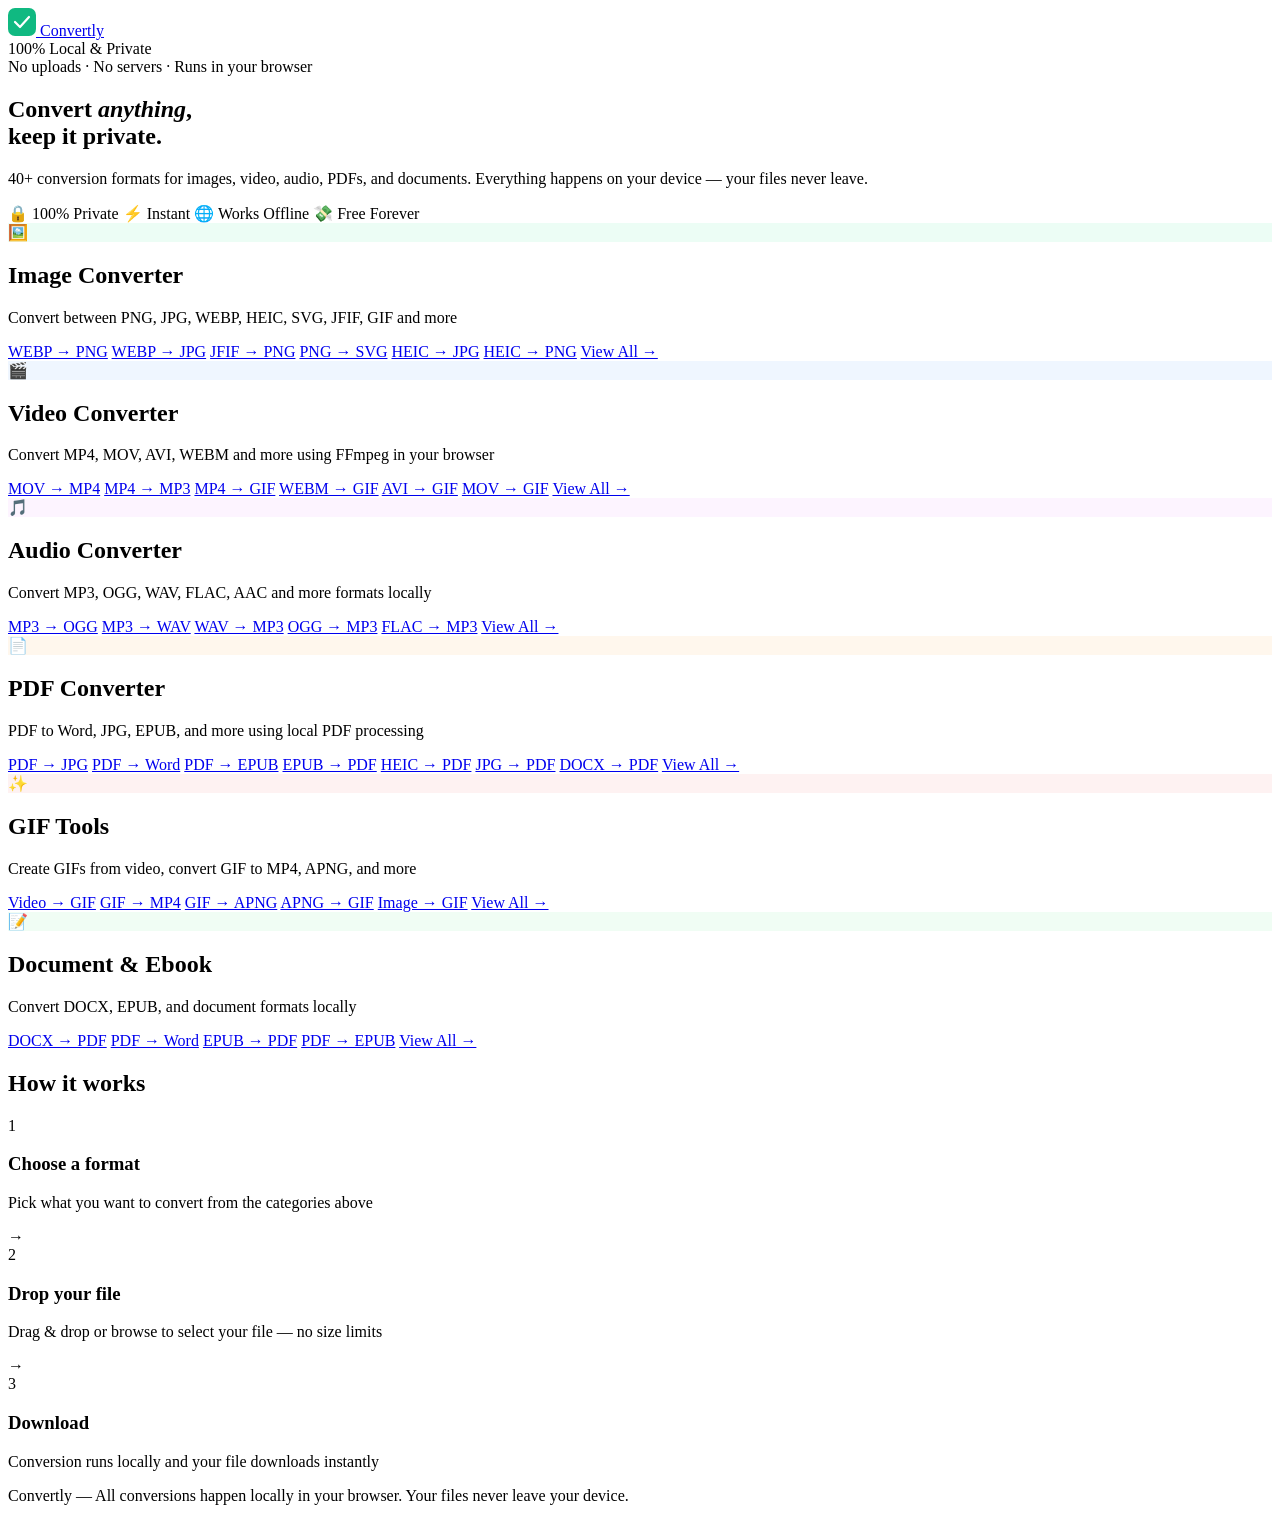
==== index.html @ 03e421dc "Update index.html" ====
<!DOCTYPE html>
<html lang="en">
<head>
  <meta charset="UTF-8" />
  <meta name="viewport" content="width=device-width, initial-scale=1.0" />
  <title>Convertly — Free Local File Converter</title>
  <meta name="description" content="Convert images, videos, audio, PDFs, documents and more — all locally in your browser. No uploads. No servers. 100% private." />
  <link rel="stylesheet" href="css/style.css" />
  <link rel="preconnect" href="https://fonts.googleapis.com" />
  <link href="https://fonts.googleapis.com/css2?family=Syne:wght@400;600;700;800&family=DM+Sans:wght@300;400;500&display=swap" rel="stylesheet" />
  <link rel="icon" href="data:image/svg+xml,<svg xmlns='http://www.w3.org/2000/svg' viewBox='0 0 32 32'><rect width='32' height='32' rx='8' fill='%2310b981'/><path d='M8 16l6 6 10-12' stroke='white' stroke-width='2.5' stroke-linecap='round' stroke-linejoin='round' fill='none'/></svg>" />
</head>
<body>

  <!-- NAV -->
  <nav class="nav">
    <div class="nav-inner">
      <a href="index.html" class="logo">
        <svg width="28" height="28" viewBox="0 0 28 28" fill="none">
          <rect width="28" height="28" rx="7" fill="#10b981"/>
          <path d="M7 14l5 5 9-10" stroke="white" stroke-width="2.2" stroke-linecap="round" stroke-linejoin="round"/>
        </svg>
        Convertly
      </a>
      <div class="nav-badge">100% Local &amp; Private</div>
    </div>
  </nav>

  <!-- HERO -->
  <section class="hero">
    <div class="hero-inner">
      <div class="hero-tag">No uploads · No servers · Runs in your browser</div>
      <h1>Convert <em>anything</em>,<br/>keep it private.</h1>
      <p class="hero-sub">40+ conversion formats for images, video, audio, PDFs, and documents. Everything happens on your device — your files never leave.</p>
      <div class="hero-pills">
        <span>🔒 100% Private</span>
        <span>⚡ Instant</span>
        <span>🌐 Works Offline</span>
        <span>💸 Free Forever</span>
      </div>
    </div>
  </section>

  <!-- CATEGORIES -->
  <main class="categories">
    <div class="grid">

      <!-- IMAGE -->
      <div class="cat-card">
        <div class="cat-icon" style="background:#ecfdf5;color:#059669">🖼️</div>
        <h2>Image Converter</h2>
        <p>Convert between PNG, JPG, WEBP, HEIC, SVG, JFIF, GIF and more</p>
        <div class="cat-links">
          <a href="pages/image.html?from=webp&to=png">WEBP → PNG</a>
          <a href="pages/image.html?from=webp&to=jpg">WEBP → JPG</a>
          <a href="pages/image.html?from=jfif&to=png">JFIF → PNG</a>
          <a href="pages/image.html?from=png&to=svg">PNG → SVG</a>
          <a href="pages/image.html?from=heic&to=jpg">HEIC → JPG</a>
          <a href="pages/image.html?from=heic&to=png">HEIC → PNG</a>
          <a href="pages/image.html">View All →</a>
        </div>
      </div>

      <!-- VIDEO -->
      <div class="cat-card">
        <div class="cat-icon" style="background:#eff6ff;color:#2563eb">🎬</div>
        <h2>Video Converter</h2>
        <p>Convert MP4, MOV, AVI, WEBM and more using FFmpeg in your browser</p>
        <div class="cat-links">
          <a href="pages/video.html?from=mov&to=mp4">MOV → MP4</a>
          <a href="pages/video.html?from=mp4&to=mp3">MP4 → MP3</a>
          <a href="pages/video.html?from=mp4&to=gif">MP4 → GIF</a>
          <a href="pages/video.html?from=webm&to=gif">WEBM → GIF</a>
          <a href="pages/video.html?from=avi&to=gif">AVI → GIF</a>
          <a href="pages/video.html?from=mov&to=gif">MOV → GIF</a>
          <a href="pages/video.html">View All →</a>
        </div>
      </div>

      <!-- AUDIO -->
      <div class="cat-card">
        <div class="cat-icon" style="background:#fdf4ff;color:#9333ea">🎵</div>
        <h2>Audio Converter</h2>
        <p>Convert MP3, OGG, WAV, FLAC, AAC and more formats locally</p>
        <div class="cat-links">
          <a href="pages/audio.html?from=mp3&to=ogg">MP3 → OGG</a>
          <a href="pages/audio.html?from=mp3&to=wav">MP3 → WAV</a>
          <a href="pages/audio.html?from=wav&to=mp3">WAV → MP3</a>
          <a href="pages/audio.html?from=ogg&to=mp3">OGG → MP3</a>
          <a href="pages/audio.html?from=flac&to=mp3">FLAC → MP3</a>
          <a href="pages/audio.html">View All →</a>
        </div>
      </div>

      <!-- PDF -->
      <div class="cat-card">
        <div class="cat-icon" style="background:#fff7ed;color:#ea580c">📄</div>
        <h2>PDF Converter</h2>
        <p>PDF to Word, JPG, EPUB, and more using local PDF processing</p>
        <div class="cat-links">
          <a href="pages/pdf.html?from=pdf&to=jpg">PDF → JPG</a>
          <a href="pages/pdf.html?from=pdf&to=word">PDF → Word</a>
          <a href="pages/pdf.html?from=pdf&to=epub">PDF → EPUB</a>
          <a href="pages/pdf.html?from=epub&to=pdf">EPUB → PDF</a>
          <a href="pages/pdf.html?from=heic&to=pdf">HEIC → PDF</a>
          <a href="pages/pdf.html?from=jpg&to=pdf">JPG → PDF</a>
          <a href="pages/pdf.html?from=docx&to=pdf">DOCX → PDF</a>
          <a href="pages/pdf.html">View All →</a>
        </div>
      </div>

      <!-- GIF -->
      <div class="cat-card">
        <div class="cat-icon" style="background:#fef2f2;color:#dc2626">✨</div>
        <h2>GIF Tools</h2>
        <p>Create GIFs from video, convert GIF to MP4, APNG, and more</p>
        <div class="cat-links">
          <a href="pages/gif.html?from=video&to=gif">Video → GIF</a>
          <a href="pages/gif.html?from=gif&to=mp4">GIF → MP4</a>
          <a href="pages/gif.html?from=gif&to=apng">GIF → APNG</a>
          <a href="pages/gif.html?from=apng&to=gif">APNG → GIF</a>
          <a href="pages/gif.html?from=image&to=gif">Image → GIF</a>
          <a href="pages/gif.html">View All →</a>
        </div>
      </div>

      <!-- DOCUMENT -->
      <div class="cat-card">
        <div class="cat-icon" style="background:#f0fdf4;color:#16a34a">📝</div>
        <h2>Document &amp; Ebook</h2>
        <p>Convert DOCX, EPUB, and document formats locally</p>
        <div class="cat-links">
          <a href="pages/document.html?from=docx&to=pdf">DOCX → PDF</a>
          <a href="pages/document.html?from=pdf&to=word">PDF → Word</a>
          <a href="pages/document.html?from=epub&to=pdf">EPUB → PDF</a>
          <a href="pages/document.html?from=pdf&to=epub">PDF → EPUB</a>
          <a href="pages/document.html">View All →</a>
        </div>
      </div>

    </div>
  </main>

  <!-- HOW IT WORKS -->
  <section class="how">
    <div class="how-inner">
      <h2>How it works</h2>
      <div class="steps">
        <div class="step">
          <div class="step-num">1</div>
          <h3>Choose a format</h3>
          <p>Pick what you want to convert from the categories above</p>
        </div>
        <div class="step-arrow">→</div>
        <div class="step">
          <div class="step-num">2</div>
          <h3>Drop your file</h3>
          <p>Drag & drop or browse to select your file — no size limits</p>
        </div>
        <div class="step-arrow">→</div>
        <div class="step">
          <div class="step-num">3</div>
          <h3>Download</h3>
          <p>Conversion runs locally and your file downloads instantly</p>
        </div>
      </div>
    </div>
  </section>

  <!-- FOOTER -->
  <footer class="footer">
    <p>Convertly — All conversions happen locally in your browser. Your files never leave your device.</p>
  </footer>

  <script src="js/main.js"></script>
</body>
</html>
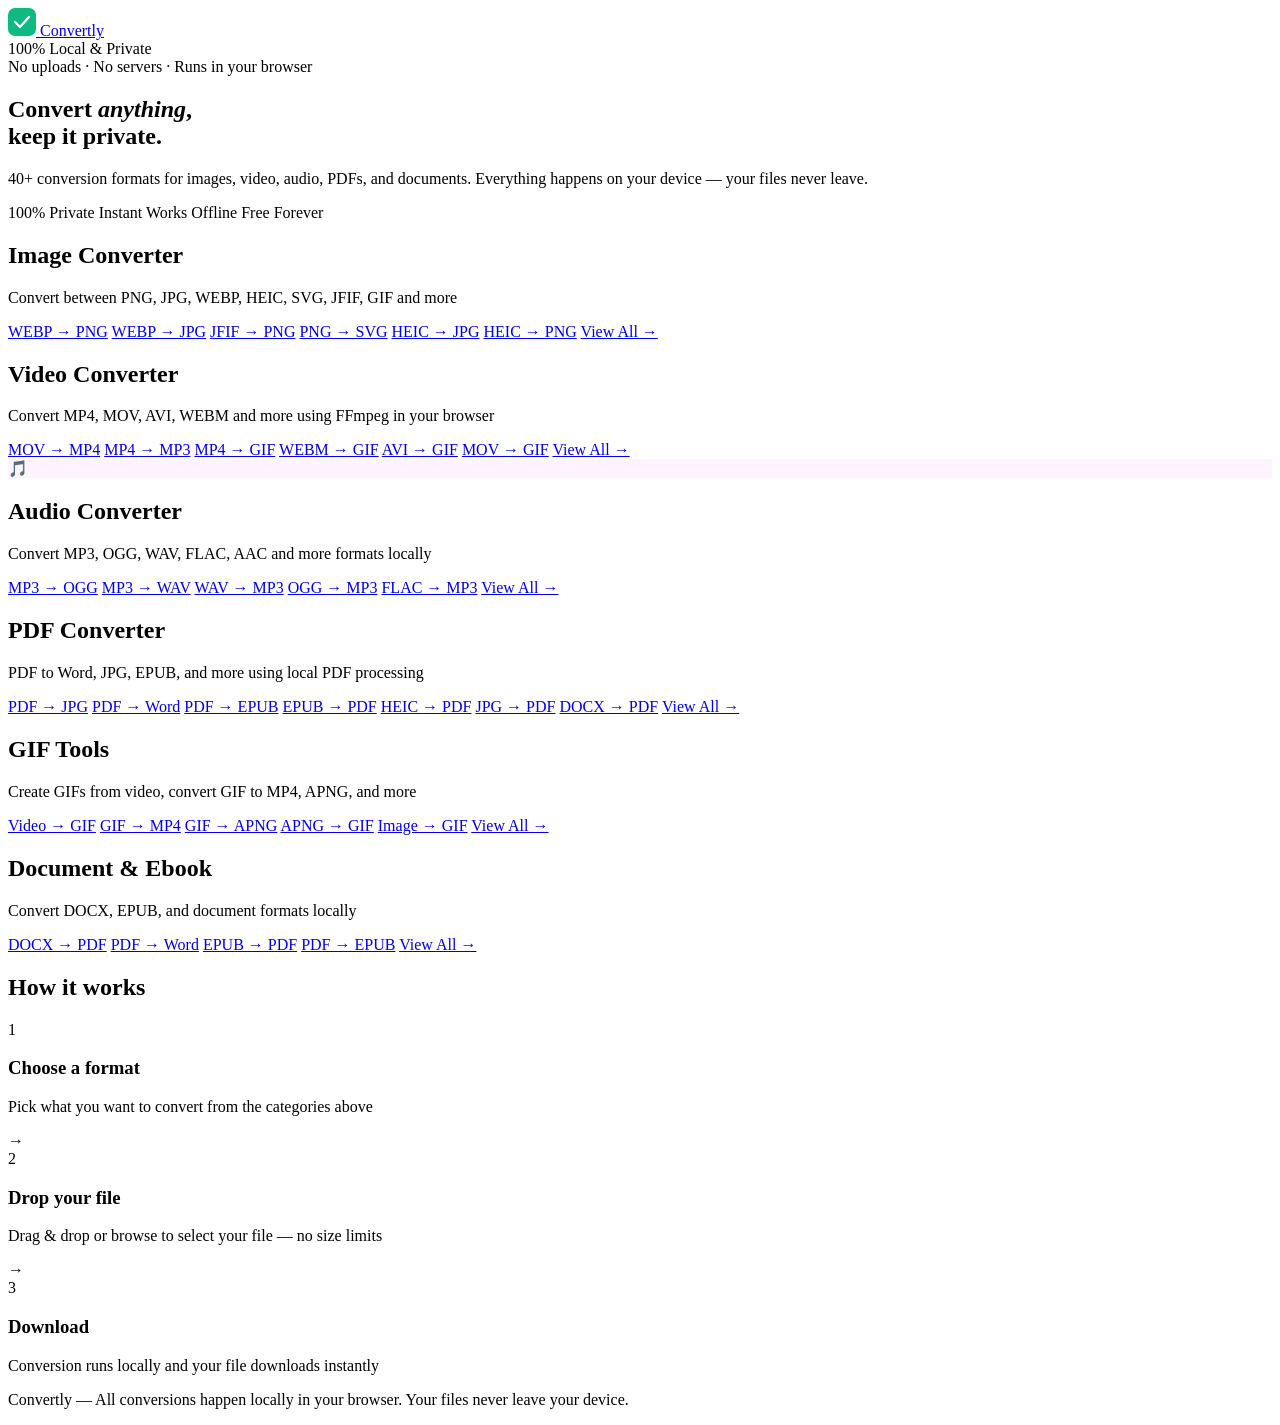
==== commit d172540c: "Update index.html" ====
--- a/index.html
+++ b/index.html
@@ -33,10 +33,10 @@
       <h1>Convert <em>anything</em>,<br/>keep it private.</h1>
       <p class="hero-sub">40+ conversion formats for images, video, audio, PDFs, and documents. Everything happens on your device — your files never leave.</p>
       <div class="hero-pills">
-        <span>🔒 100% Private</span>
-        <span>⚡ Instant</span>
-        <span>🌐 Works Offline</span>
-        <span>💸 Free Forever</span>
+        <span> 100% Private</span>
+        <span> Instant</span>
+        <span> Works Offline</span>
+        <span> Free Forever</span>
       </div>
     </div>
   </section>
@@ -47,7 +47,7 @@
 
       <!-- IMAGE -->
       <div class="cat-card">
-        <div class="cat-icon" style="background:#ecfdf5;color:#059669">🖼️</div>
+        <div class="cat-icon" style="background:#ecfdf5;color:#059669"></div>
         <h2>Image Converter</h2>
         <p>Convert between PNG, JPG, WEBP, HEIC, SVG, JFIF, GIF and more</p>
         <div class="cat-links">
@@ -63,7 +63,7 @@
 
       <!-- VIDEO -->
       <div class="cat-card">
-        <div class="cat-icon" style="background:#eff6ff;color:#2563eb">🎬</div>
+        <div class="cat-icon" style="background:#eff6ff;color:#2563eb"></div>
         <h2>Video Converter</h2>
         <p>Convert MP4, MOV, AVI, WEBM and more using FFmpeg in your browser</p>
         <div class="cat-links">
@@ -94,7 +94,7 @@
 
       <!-- PDF -->
       <div class="cat-card">
-        <div class="cat-icon" style="background:#fff7ed;color:#ea580c">📄</div>
+        <div class="cat-icon" style="background:#fff7ed;color:#ea580c"></div>
         <h2>PDF Converter</h2>
         <p>PDF to Word, JPG, EPUB, and more using local PDF processing</p>
         <div class="cat-links">
@@ -111,7 +111,7 @@
 
       <!-- GIF -->
       <div class="cat-card">
-        <div class="cat-icon" style="background:#fef2f2;color:#dc2626">✨</div>
+        <div class="cat-icon" style="background:#fef2f2;color:#dc2626"></div>
         <h2>GIF Tools</h2>
         <p>Create GIFs from video, convert GIF to MP4, APNG, and more</p>
         <div class="cat-links">
@@ -126,7 +126,7 @@
 
       <!-- DOCUMENT -->
       <div class="cat-card">
-        <div class="cat-icon" style="background:#f0fdf4;color:#16a34a">📝</div>
+        <div class="cat-icon" style="background:#f0fdf4;color:#16a34a"></div>
         <h2>Document &amp; Ebook</h2>
         <p>Convert DOCX, EPUB, and document formats locally</p>
         <div class="cat-links">
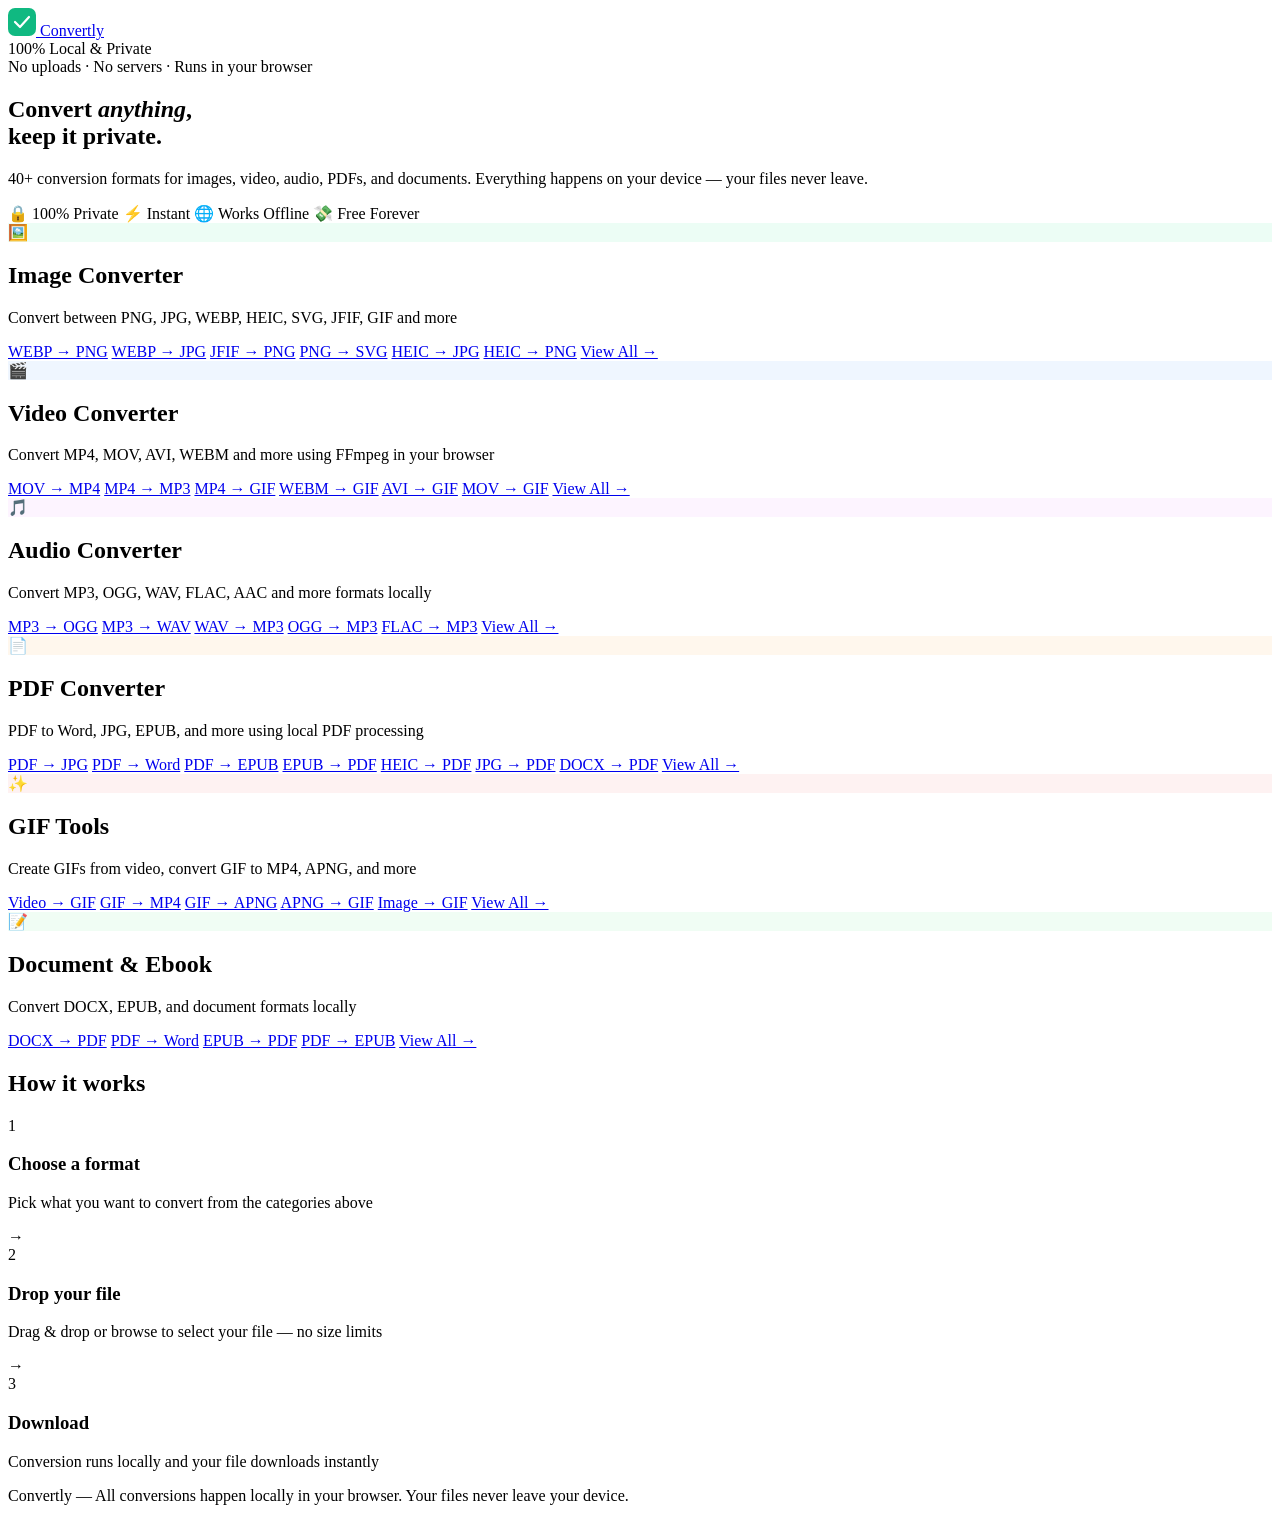
==== commit cdc78e1c: "Update index.html" ====
--- a/index.html
+++ b/index.html
@@ -12,7 +12,6 @@
 </head>
 <body>
 
-  <!-- NAV -->
   <nav class="nav">
     <div class="nav-inner">
       <a href="index.html" class="logo">
@@ -26,114 +25,106 @@
     </div>
   </nav>
 
-  <!-- HERO -->
   <section class="hero">
     <div class="hero-inner">
       <div class="hero-tag">No uploads · No servers · Runs in your browser</div>
       <h1>Convert <em>anything</em>,<br/>keep it private.</h1>
       <p class="hero-sub">40+ conversion formats for images, video, audio, PDFs, and documents. Everything happens on your device — your files never leave.</p>
       <div class="hero-pills">
-        <span> 100% Private</span>
-        <span> Instant</span>
-        <span> Works Offline</span>
-        <span> Free Forever</span>
+        <span>🔒 100% Private</span>
+        <span>⚡ Instant</span>
+        <span>🌐 Works Offline</span>
+        <span>💸 Free Forever</span>
       </div>
     </div>
   </section>
 
-  <!-- CATEGORIES -->
   <main class="categories">
     <div class="grid">
 
-      <!-- IMAGE -->
       <div class="cat-card">
-        <div class="cat-icon" style="background:#ecfdf5;color:#059669"></div>
+        <div class="cat-icon" style="background:#ecfdf5;color:#059669">🖼️</div>
         <h2>Image Converter</h2>
         <p>Convert between PNG, JPG, WEBP, HEIC, SVG, JFIF, GIF and more</p>
         <div class="cat-links">
-          <a href="pages/image.html?from=webp&to=png">WEBP → PNG</a>
-          <a href="pages/image.html?from=webp&to=jpg">WEBP → JPG</a>
-          <a href="pages/image.html?from=jfif&to=png">JFIF → PNG</a>
-          <a href="pages/image.html?from=png&to=svg">PNG → SVG</a>
-          <a href="pages/image.html?from=heic&to=jpg">HEIC → JPG</a>
-          <a href="pages/image.html?from=heic&to=png">HEIC → PNG</a>
+          <a href="pages/image.html">WEBP → PNG</a>
+          <a href="pages/image.html">WEBP → JPG</a>
+          <a href="pages/image.html">JFIF → PNG</a>
+          <a href="pages/image.html">PNG → SVG</a>
+          <a href="pages/image.html">HEIC → JPG</a>
+          <a href="pages/image.html">HEIC → PNG</a>
           <a href="pages/image.html">View All →</a>
         </div>
       </div>
 
-      <!-- VIDEO -->
       <div class="cat-card">
-        <div class="cat-icon" style="background:#eff6ff;color:#2563eb"></div>
+        <div class="cat-icon" style="background:#eff6ff;color:#2563eb">🎬</div>
         <h2>Video Converter</h2>
         <p>Convert MP4, MOV, AVI, WEBM and more using FFmpeg in your browser</p>
         <div class="cat-links">
-          <a href="pages/video.html?from=mov&to=mp4">MOV → MP4</a>
-          <a href="pages/video.html?from=mp4&to=mp3">MP4 → MP3</a>
-          <a href="pages/video.html?from=mp4&to=gif">MP4 → GIF</a>
-          <a href="pages/video.html?from=webm&to=gif">WEBM → GIF</a>
-          <a href="pages/video.html?from=avi&to=gif">AVI → GIF</a>
-          <a href="pages/video.html?from=mov&to=gif">MOV → GIF</a>
+          <a href="pages/video.html">MOV → MP4</a>
+          <a href="pages/video.html">MP4 → MP3</a>
+          <a href="pages/video.html">MP4 → GIF</a>
+          <a href="pages/video.html">WEBM → GIF</a>
+          <a href="pages/video.html">AVI → GIF</a>
+          <a href="pages/video.html">MOV → GIF</a>
           <a href="pages/video.html">View All →</a>
         </div>
       </div>
 
-      <!-- AUDIO -->
       <div class="cat-card">
         <div class="cat-icon" style="background:#fdf4ff;color:#9333ea">🎵</div>
         <h2>Audio Converter</h2>
         <p>Convert MP3, OGG, WAV, FLAC, AAC and more formats locally</p>
         <div class="cat-links">
-          <a href="pages/audio.html?from=mp3&to=ogg">MP3 → OGG</a>
-          <a href="pages/audio.html?from=mp3&to=wav">MP3 → WAV</a>
-          <a href="pages/audio.html?from=wav&to=mp3">WAV → MP3</a>
-          <a href="pages/audio.html?from=ogg&to=mp3">OGG → MP3</a>
-          <a href="pages/audio.html?from=flac&to=mp3">FLAC → MP3</a>
+          <a href="pages/audio.html">MP3 → OGG</a>
+          <a href="pages/audio.html">MP3 → WAV</a>
+          <a href="pages/audio.html">WAV → MP3</a>
+          <a href="pages/audio.html">OGG → MP3</a>
+          <a href="pages/audio.html">FLAC → MP3</a>
           <a href="pages/audio.html">View All →</a>
         </div>
       </div>
 
-      <!-- PDF -->
       <div class="cat-card">
-        <div class="cat-icon" style="background:#fff7ed;color:#ea580c"></div>
+        <div class="cat-icon" style="background:#fff7ed;color:#ea580c">📄</div>
         <h2>PDF Converter</h2>
         <p>PDF to Word, JPG, EPUB, and more using local PDF processing</p>
         <div class="cat-links">
-          <a href="pages/pdf.html?from=pdf&to=jpg">PDF → JPG</a>
-          <a href="pages/pdf.html?from=pdf&to=word">PDF → Word</a>
-          <a href="pages/pdf.html?from=pdf&to=epub">PDF → EPUB</a>
-          <a href="pages/pdf.html?from=epub&to=pdf">EPUB → PDF</a>
-          <a href="pages/pdf.html?from=heic&to=pdf">HEIC → PDF</a>
-          <a href="pages/pdf.html?from=jpg&to=pdf">JPG → PDF</a>
-          <a href="pages/pdf.html?from=docx&to=pdf">DOCX → PDF</a>
+          <a href="pages/pdf.html">PDF → JPG</a>
+          <a href="pages/pdf.html">PDF → Word</a>
+          <a href="pages/pdf.html">PDF → EPUB</a>
+          <a href="pages/pdf.html">EPUB → PDF</a>
+          <a href="pages/pdf.html">HEIC → PDF</a>
+          <a href="pages/pdf.html">JPG → PDF</a>
+          <a href="pages/pdf.html">DOCX → PDF</a>
           <a href="pages/pdf.html">View All →</a>
         </div>
       </div>
 
-      <!-- GIF -->
       <div class="cat-card">
-        <div class="cat-icon" style="background:#fef2f2;color:#dc2626"></div>
+        <div class="cat-icon" style="background:#fef2f2;color:#dc2626">✨</div>
         <h2>GIF Tools</h2>
         <p>Create GIFs from video, convert GIF to MP4, APNG, and more</p>
         <div class="cat-links">
-          <a href="pages/gif.html?from=video&to=gif">Video → GIF</a>
-          <a href="pages/gif.html?from=gif&to=mp4">GIF → MP4</a>
-          <a href="pages/gif.html?from=gif&to=apng">GIF → APNG</a>
-          <a href="pages/gif.html?from=apng&to=gif">APNG → GIF</a>
-          <a href="pages/gif.html?from=image&to=gif">Image → GIF</a>
+          <a href="pages/gif.html">Video → GIF</a>
+          <a href="pages/gif.html">GIF → MP4</a>
+          <a href="pages/gif.html">GIF → APNG</a>
+          <a href="pages/gif.html">APNG → GIF</a>
+          <a href="pages/gif.html">Image → GIF</a>
           <a href="pages/gif.html">View All →</a>
         </div>
       </div>
 
-      <!-- DOCUMENT -->
       <div class="cat-card">
-        <div class="cat-icon" style="background:#f0fdf4;color:#16a34a"></div>
+        <div class="cat-icon" style="background:#f0fdf4;color:#16a34a">📝</div>
         <h2>Document &amp; Ebook</h2>
         <p>Convert DOCX, EPUB, and document formats locally</p>
         <div class="cat-links">
-          <a href="pages/document.html?from=docx&to=pdf">DOCX → PDF</a>
-          <a href="pages/document.html?from=pdf&to=word">PDF → Word</a>
-          <a href="pages/document.html?from=epub&to=pdf">EPUB → PDF</a>
-          <a href="pages/document.html?from=pdf&to=epub">PDF → EPUB</a>
+          <a href="pages/document.html">DOCX → PDF</a>
+          <a href="pages/document.html">PDF → Word</a>
+          <a href="pages/document.html">EPUB → PDF</a>
+          <a href="pages/document.html">PDF → EPUB</a>
           <a href="pages/document.html">View All →</a>
         </div>
       </div>
@@ -141,7 +132,6 @@
     </div>
   </main>
 
-  <!-- HOW IT WORKS -->
   <section class="how">
     <div class="how-inner">
       <h2>How it works</h2>
@@ -167,7 +157,6 @@
     </div>
   </section>
 
-  <!-- FOOTER -->
   <footer class="footer">
     <p>Convertly — All conversions happen locally in your browser. Your files never leave your device.</p>
   </footer>
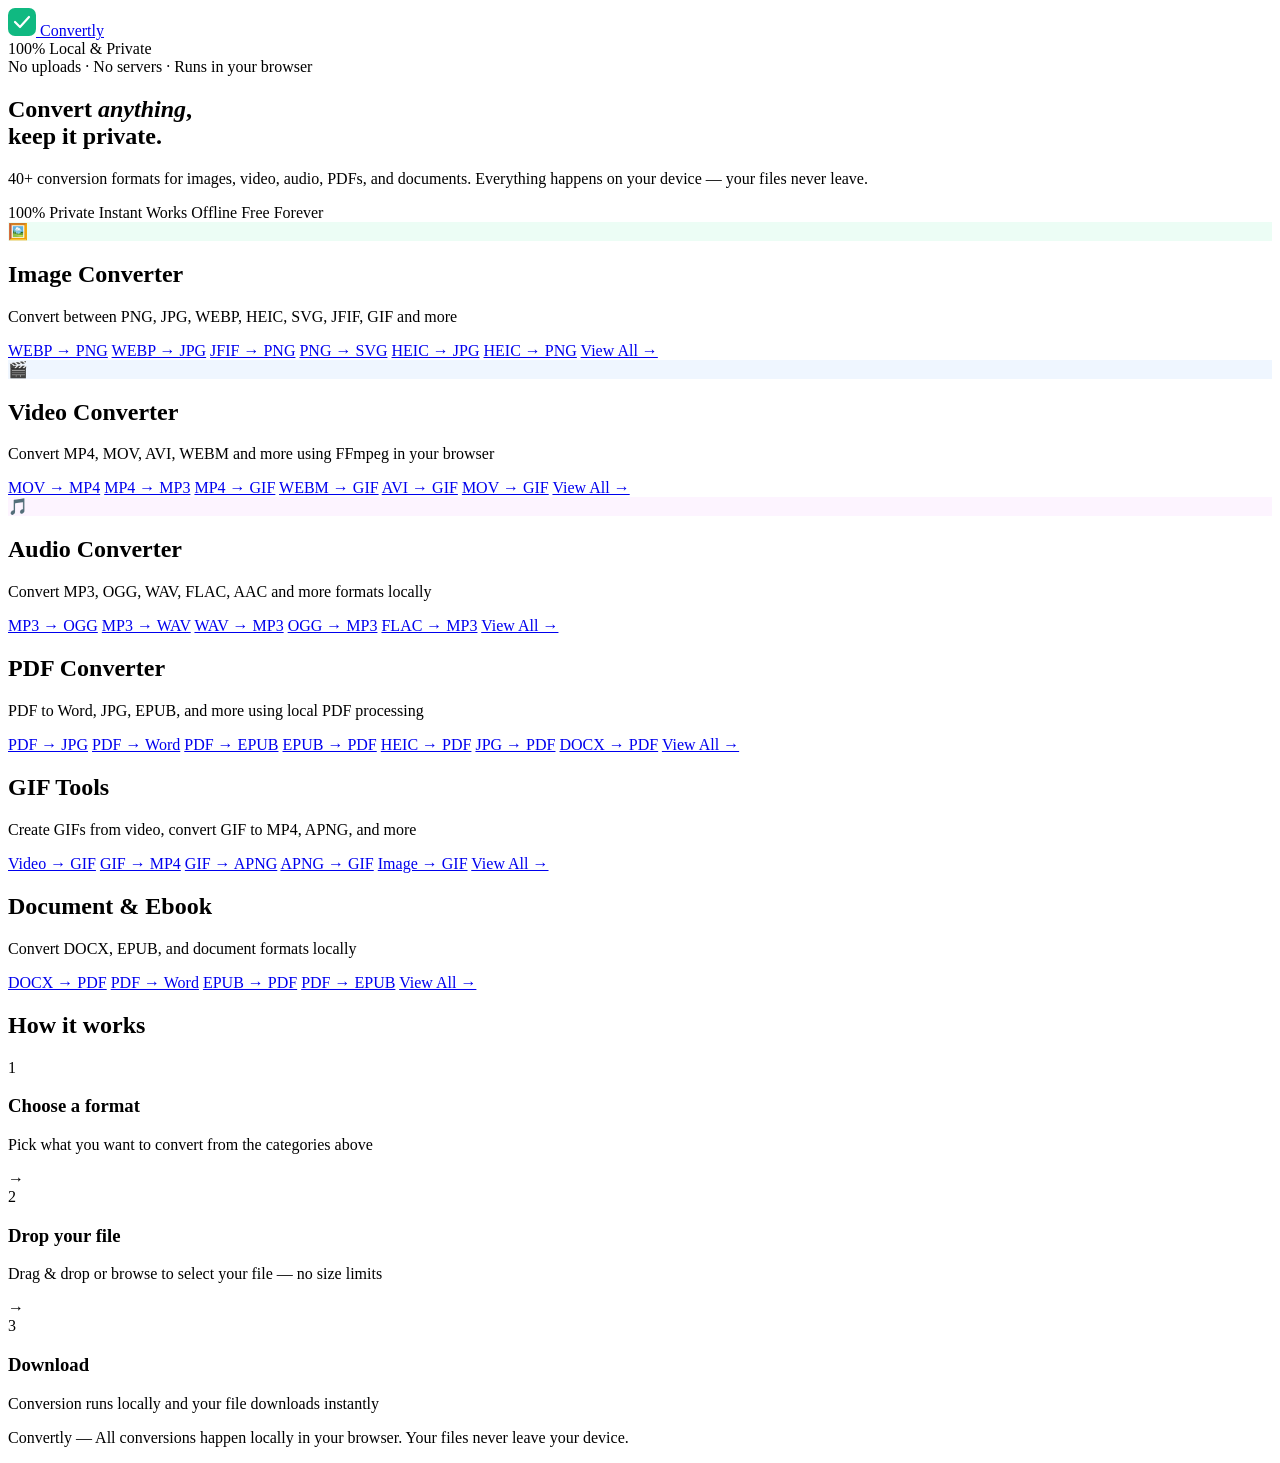
==== commit a04e89f1: "Update index.html" ====
--- a/index.html
+++ b/index.html
@@ -31,10 +31,10 @@
       <h1>Convert <em>anything</em>,<br/>keep it private.</h1>
       <p class="hero-sub">40+ conversion formats for images, video, audio, PDFs, and documents. Everything happens on your device — your files never leave.</p>
       <div class="hero-pills">
-        <span>🔒 100% Private</span>
-        <span>⚡ Instant</span>
-        <span>🌐 Works Offline</span>
-        <span>💸 Free Forever</span>
+        <span> 100% Private</span>
+        <span> Instant</span>
+        <span> Works Offline</span>
+        <span> Free Forever</span>
       </div>
     </div>
   </section>
@@ -87,7 +87,7 @@
       </div>
 
       <div class="cat-card">
-        <div class="cat-icon" style="background:#fff7ed;color:#ea580c">📄</div>
+        <div class="cat-icon" style="background:#fff7ed;color:#ea580c"></div>
         <h2>PDF Converter</h2>
         <p>PDF to Word, JPG, EPUB, and more using local PDF processing</p>
         <div class="cat-links">
@@ -103,7 +103,7 @@
       </div>
 
       <div class="cat-card">
-        <div class="cat-icon" style="background:#fef2f2;color:#dc2626">✨</div>
+        <div class="cat-icon" style="background:#fef2f2;color:#dc2626"></div>
         <h2>GIF Tools</h2>
         <p>Create GIFs from video, convert GIF to MP4, APNG, and more</p>
         <div class="cat-links">
@@ -117,7 +117,7 @@
       </div>
 
       <div class="cat-card">
-        <div class="cat-icon" style="background:#f0fdf4;color:#16a34a">📝</div>
+        <div class="cat-icon" style="background:#f0fdf4;color:#16a34a"></div>
         <h2>Document &amp; Ebook</h2>
         <p>Convert DOCX, EPUB, and document formats locally</p>
         <div class="cat-links">
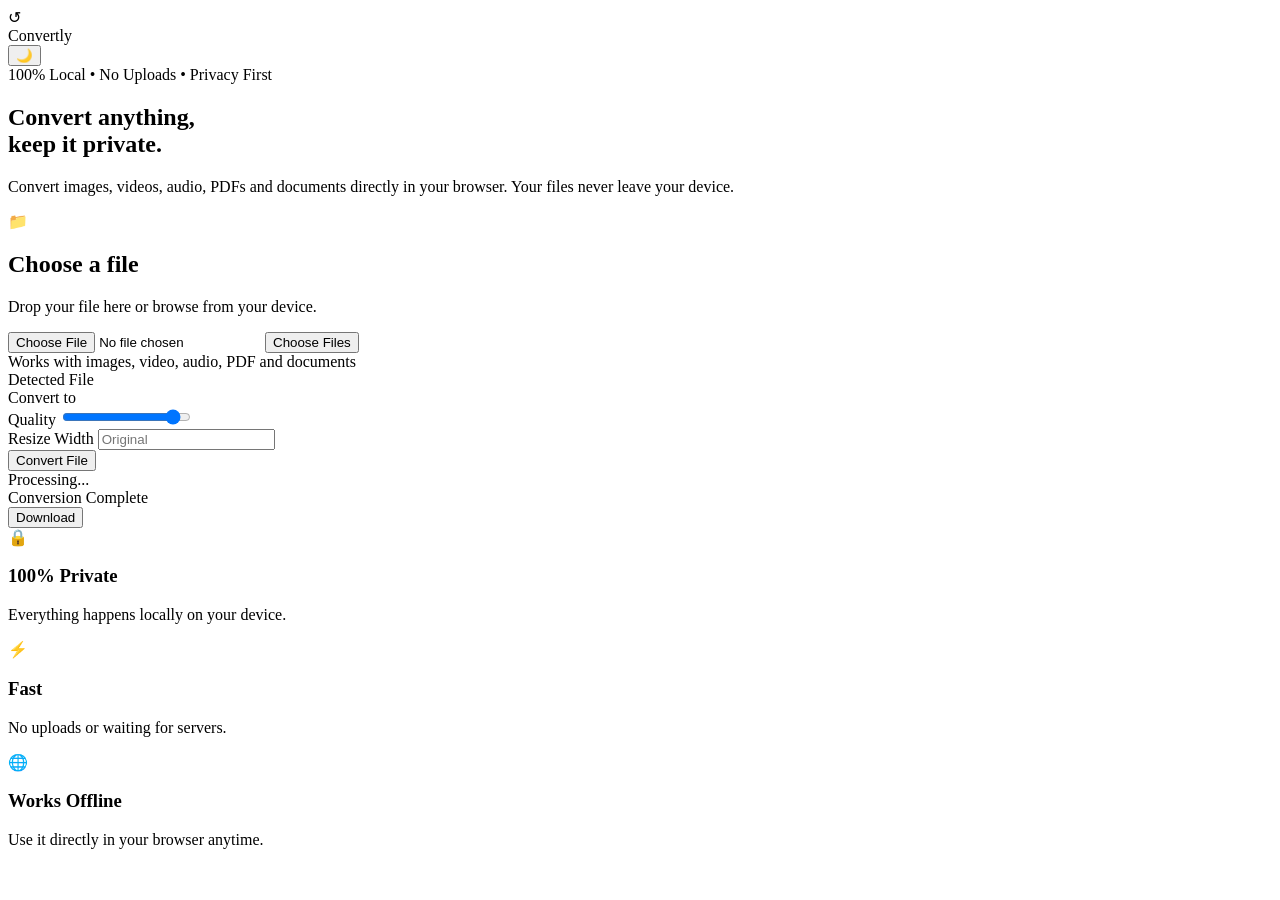
==== commit 77b3d091: "Update index.html" ====
--- a/index.html
+++ b/index.html
@@ -3,163 +3,201 @@
 <head>
   <meta charset="UTF-8" />
   <meta name="viewport" content="width=device-width, initial-scale=1.0" />
-  <title>Convertly — Free Local File Converter</title>
-  <meta name="description" content="Convert images, videos, audio, PDFs, documents and more — all locally in your browser. No uploads. No servers. 100% private." />
+  <title>Convertly — Convert Anything Locally</title>
+
+  <meta
+    name="description"
+    content="Convert images, videos, audio, PDFs and documents locally in your browser. No uploads. No servers. 100% private."
+  />
+
   <link rel="stylesheet" href="css/style.css" />
+
   <link rel="preconnect" href="https://fonts.googleapis.com" />
-  <link href="https://fonts.googleapis.com/css2?family=Syne:wght@400;600;700;800&family=DM+Sans:wght@300;400;500&display=swap" rel="stylesheet" />
-  <link rel="icon" href="data:image/svg+xml,<svg xmlns='http://www.w3.org/2000/svg' viewBox='0 0 32 32'><rect width='32' height='32' rx='8' fill='%2310b981'/><path d='M8 16l6 6 10-12' stroke='white' stroke-width='2.5' stroke-linecap='round' stroke-linejoin='round' fill='none'/></svg>" />
+
+  <link
+    href="https://fonts.googleapis.com/css2?family=Syne:wght@400;600;700;800&family=Inter:wght@300;400;500;600;700&display=swap"
+    rel="stylesheet"
+  />
 </head>
 <body>
 
+  <!-- NAV -->
   <nav class="nav">
-    <div class="nav-inner">
-      <a href="index.html" class="logo">
-        <svg width="28" height="28" viewBox="0 0 28 28" fill="none">
-          <rect width="28" height="28" rx="7" fill="#10b981"/>
-          <path d="M7 14l5 5 9-10" stroke="white" stroke-width="2.2" stroke-linecap="round" stroke-linejoin="round"/>
-        </svg>
-        Convertly
-      </a>
-      <div class="nav-badge">100% Local &amp; Private</div>
+    <div class="container nav-inner">
+
+      <div class="logo-wrap">
+        <div class="logo-icon">↺</div>
+        <div class="logo-text">Convertly</div>
+      </div>
+
+      <button id="themeToggle" class="theme-toggle">
+        🌙
+      </button>
+
     </div>
   </nav>
 
+  <!-- HERO -->
   <section class="hero">
-    <div class="hero-inner">
-      <div class="hero-tag">No uploads · No servers · Runs in your browser</div>
-      <h1>Convert <em>anything</em>,<br/>keep it private.</h1>
-      <p class="hero-sub">40+ conversion formats for images, video, audio, PDFs, and documents. Everything happens on your device — your files never leave.</p>
-      <div class="hero-pills">
-        <span> 100% Private</span>
-        <span> Instant</span>
-        <span> Works Offline</span>
-        <span> Free Forever</span>
-      </div>
+
+    <div class="container hero-inner">
+
+      <div class="hero-badge">
+        100% Local • No Uploads • Privacy First
+      </div>
+
+      <h1>
+        Convert <span>anything</span>,<br>
+        keep it private.
+      </h1>
+
+      <p class="hero-sub">
+        Convert images, videos, audio, PDFs and documents directly in your browser.
+        Your files never leave your device.
+      </p>
+
+      <!-- UPLOAD BOX -->
+      <div class="upload-card">
+
+        <div class="upload-top">
+          <div class="upload-icon">📁</div>
+
+          <h2>Choose a file</h2>
+
+          <p>
+            Drop your file here or browse from your device.
+          </p>
+        </div>
+
+        <div id="dropArea" class="drop-area">
+
+          <input
+            type="file"
+            id="fileInput"
+          />
+
+          <button class="upload-btn">
+            Choose Files
+          </button>
+
+          <div class="upload-note">
+            Works with images, video, audio, PDF and documents
+          </div>
+
+        </div>
+
+        <!-- DETECTED FILE -->
+        <div id="detectedSection" class="detected-section hidden">
+
+          <div class="detected-head">
+            <div>
+              <div class="detected-label">Detected File</div>
+              <div id="fileName" class="file-name"></div>
+            </div>
+
+            <div id="fileTypeBadge" class="type-badge"></div>
+          </div>
+
+          <!-- TARGET FORMATS -->
+          <div>
+            <div class="target-title">
+              Convert to
+            </div>
+
+            <div id="targetFormats" class="target-grid"></div>
+          </div>
+
+          <!-- OPTIONS -->
+          <div id="optionsPanel" class="options-panel hidden">
+
+            <div class="option-group">
+              <label>Quality</label>
+
+              <input
+                type="range"
+                id="quality"
+                min="10"
+                max="100"
+                value="92"
+              />
+            </div>
+
+            <div class="option-group">
+              <label>Resize Width</label>
+
+              <input
+                type="number"
+                id="resizeW"
+                placeholder="Original"
+              />
+            </div>
+
+          </div>
+
+          <button id="convertBtn" class="convert-btn">
+            Convert File
+          </button>
+
+        </div>
+
+        <!-- PROGRESS -->
+        <div id="progressWrap" class="progress-wrap hidden">
+
+          <div class="progress-bar-bg">
+            <div id="progressBar" class="progress-bar"></div>
+          </div>
+
+          <div id="progressText" class="progress-text">
+            Processing...
+          </div>
+
+        </div>
+
+        <!-- RESULT -->
+        <div id="resultCard" class="result-card hidden">
+
+          <div>
+            <div class="result-title">
+              Conversion Complete
+            </div>
+
+            <div id="resultMeta" class="result-meta"></div>
+          </div>
+
+          <button id="downloadBtn" class="download-btn">
+            Download
+          </button>
+
+        </div>
+
+      </div>
+
+      <!-- FEATURES -->
+      <div class="features-grid">
+
+        <div class="feature-card">
+          <div class="feature-icon">🔒</div>
+          <h3>100% Private</h3>
+          <p>Everything happens locally on your device.</p>
+        </div>
+
+        <div class="feature-card">
+          <div class="feature-icon">⚡</div>
+          <h3>Fast</h3>
+          <p>No uploads or waiting for servers.</p>
+        </div>
+
+        <div class="feature-card">
+          <div class="feature-icon">🌐</div>
+          <h3>Works Offline</h3>
+          <p>Use it directly in your browser anytime.</p>
+        </div>
+
+      </div>
+
     </div>
+
   </section>
-
-  <main class="categories">
-    <div class="grid">
-
-      <div class="cat-card">
-        <div class="cat-icon" style="background:#ecfdf5;color:#059669">🖼️</div>
-        <h2>Image Converter</h2>
-        <p>Convert between PNG, JPG, WEBP, HEIC, SVG, JFIF, GIF and more</p>
-        <div class="cat-links">
-          <a href="pages/image.html">WEBP → PNG</a>
-          <a href="pages/image.html">WEBP → JPG</a>
-          <a href="pages/image.html">JFIF → PNG</a>
-          <a href="pages/image.html">PNG → SVG</a>
-          <a href="pages/image.html">HEIC → JPG</a>
-          <a href="pages/image.html">HEIC → PNG</a>
-          <a href="pages/image.html">View All →</a>
-        </div>
-      </div>
-
-      <div class="cat-card">
-        <div class="cat-icon" style="background:#eff6ff;color:#2563eb">🎬</div>
-        <h2>Video Converter</h2>
-        <p>Convert MP4, MOV, AVI, WEBM and more using FFmpeg in your browser</p>
-        <div class="cat-links">
-          <a href="pages/video.html">MOV → MP4</a>
-          <a href="pages/video.html">MP4 → MP3</a>
-          <a href="pages/video.html">MP4 → GIF</a>
-          <a href="pages/video.html">WEBM → GIF</a>
-          <a href="pages/video.html">AVI → GIF</a>
-          <a href="pages/video.html">MOV → GIF</a>
-          <a href="pages/video.html">View All →</a>
-        </div>
-      </div>
-
-      <div class="cat-card">
-        <div class="cat-icon" style="background:#fdf4ff;color:#9333ea">🎵</div>
-        <h2>Audio Converter</h2>
-        <p>Convert MP3, OGG, WAV, FLAC, AAC and more formats locally</p>
-        <div class="cat-links">
-          <a href="pages/audio.html">MP3 → OGG</a>
-          <a href="pages/audio.html">MP3 → WAV</a>
-          <a href="pages/audio.html">WAV → MP3</a>
-          <a href="pages/audio.html">OGG → MP3</a>
-          <a href="pages/audio.html">FLAC → MP3</a>
-          <a href="pages/audio.html">View All →</a>
-        </div>
-      </div>
-
-      <div class="cat-card">
-        <div class="cat-icon" style="background:#fff7ed;color:#ea580c"></div>
-        <h2>PDF Converter</h2>
-        <p>PDF to Word, JPG, EPUB, and more using local PDF processing</p>
-        <div class="cat-links">
-          <a href="pages/pdf.html">PDF → JPG</a>
-          <a href="pages/pdf.html">PDF → Word</a>
-          <a href="pages/pdf.html">PDF → EPUB</a>
-          <a href="pages/pdf.html">EPUB → PDF</a>
-          <a href="pages/pdf.html">HEIC → PDF</a>
-          <a href="pages/pdf.html">JPG → PDF</a>
-          <a href="pages/pdf.html">DOCX → PDF</a>
-          <a href="pages/pdf.html">View All →</a>
-        </div>
-      </div>
-
-      <div class="cat-card">
-        <div class="cat-icon" style="background:#fef2f2;color:#dc2626"></div>
-        <h2>GIF Tools</h2>
-        <p>Create GIFs from video, convert GIF to MP4, APNG, and more</p>
-        <div class="cat-links">
-          <a href="pages/gif.html">Video → GIF</a>
-          <a href="pages/gif.html">GIF → MP4</a>
-          <a href="pages/gif.html">GIF → APNG</a>
-          <a href="pages/gif.html">APNG → GIF</a>
-          <a href="pages/gif.html">Image → GIF</a>
-          <a href="pages/gif.html">View All →</a>
-        </div>
-      </div>
-
-      <div class="cat-card">
-        <div class="cat-icon" style="background:#f0fdf4;color:#16a34a"></div>
-        <h2>Document &amp; Ebook</h2>
-        <p>Convert DOCX, EPUB, and document formats locally</p>
-        <div class="cat-links">
-          <a href="pages/document.html">DOCX → PDF</a>
-          <a href="pages/document.html">PDF → Word</a>
-          <a href="pages/document.html">EPUB → PDF</a>
-          <a href="pages/document.html">PDF → EPUB</a>
-          <a href="pages/document.html">View All →</a>
-        </div>
-      </div>
-
-    </div>
-  </main>
-
-  <section class="how">
-    <div class="how-inner">
-      <h2>How it works</h2>
-      <div class="steps">
-        <div class="step">
-          <div class="step-num">1</div>
-          <h3>Choose a format</h3>
-          <p>Pick what you want to convert from the categories above</p>
-        </div>
-        <div class="step-arrow">→</div>
-        <div class="step">
-          <div class="step-num">2</div>
-          <h3>Drop your file</h3>
-          <p>Drag & drop or browse to select your file — no size limits</p>
-        </div>
-        <div class="step-arrow">→</div>
-        <div class="step">
-          <div class="step-num">3</div>
-          <h3>Download</h3>
-          <p>Conversion runs locally and your file downloads instantly</p>
-        </div>
-      </div>
-    </div>
-  </section>
-
-  <footer class="footer">
-    <p>Convertly — All conversions happen locally in your browser. Your files never leave your device.</p>
-  </footer>
 
   <script src="js/main.js"></script>
 </body>
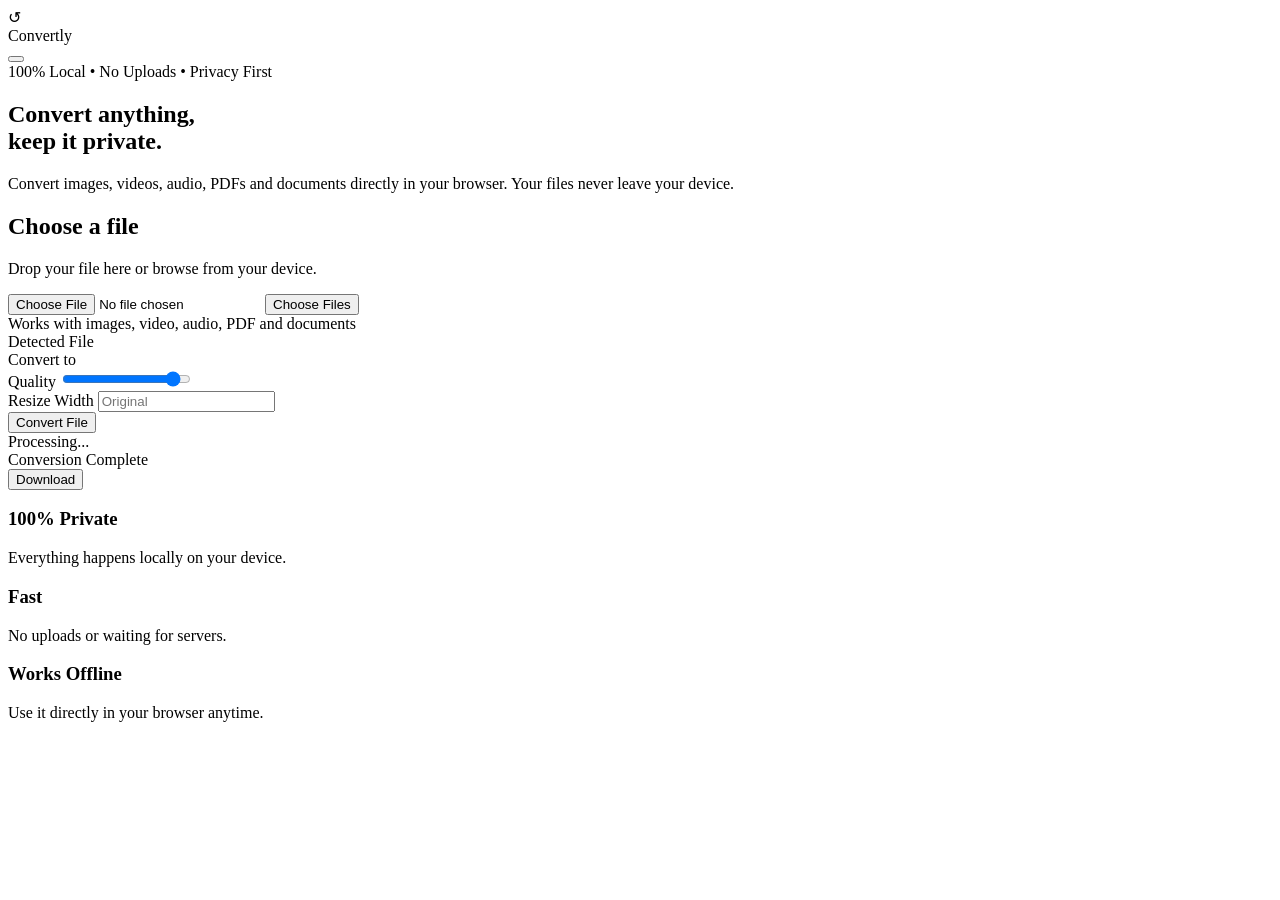
==== commit 11e366d2: "Update index.html" ====
--- a/index.html
+++ b/index.html
@@ -31,7 +31,7 @@
       </div>
 
       <button id="themeToggle" class="theme-toggle">
-        🌙
+        
       </button>
 
     </div>
@@ -60,7 +60,7 @@
       <div class="upload-card">
 
         <div class="upload-top">
-          <div class="upload-icon">📁</div>
+          <div class="upload-icon"></div>
 
           <h2>Choose a file</h2>
 
@@ -176,19 +176,19 @@
       <div class="features-grid">
 
         <div class="feature-card">
-          <div class="feature-icon">🔒</div>
+          <div class="feature-icon"></div>
           <h3>100% Private</h3>
           <p>Everything happens locally on your device.</p>
         </div>
 
         <div class="feature-card">
-          <div class="feature-icon">⚡</div>
+          <div class="feature-icon"></div>
           <h3>Fast</h3>
           <p>No uploads or waiting for servers.</p>
         </div>
 
         <div class="feature-card">
-          <div class="feature-icon">🌐</div>
+          <div class="feature-icon"></div>
           <h3>Works Offline</h3>
           <p>Use it directly in your browser anytime.</p>
         </div>
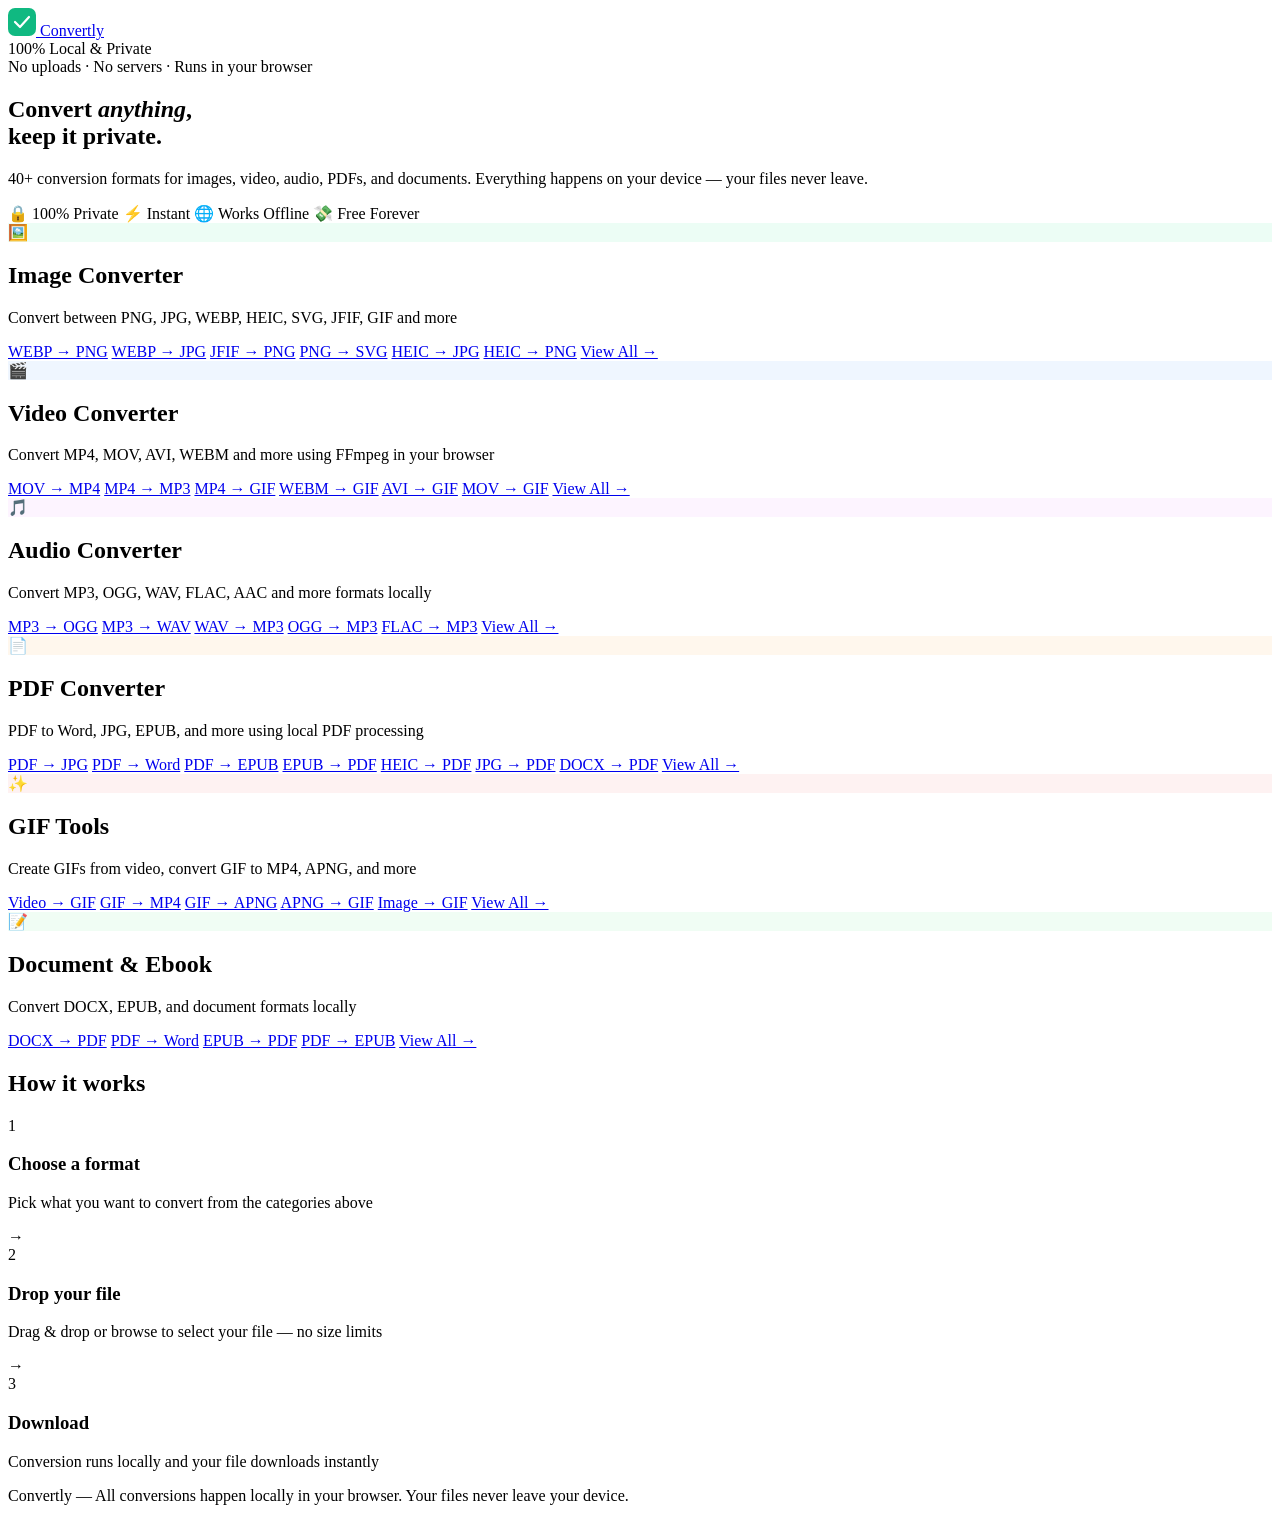
==== commit 5a6e63c8: "Update index.html" ====
--- a/index.html
+++ b/index.html
@@ -3,201 +3,174 @@
 <head>
   <meta charset="UTF-8" />
   <meta name="viewport" content="width=device-width, initial-scale=1.0" />
-  <title>Convertly — Convert Anything Locally</title>
-
-  <meta
-    name="description"
-    content="Convert images, videos, audio, PDFs and documents locally in your browser. No uploads. No servers. 100% private."
-  />
-
+  <title>Convertly — Free Local File Converter</title>
+  <meta name="description" content="Convert images, videos, audio, PDFs, documents and more — all locally in your browser. No uploads. No servers. 100% private." />
   <link rel="stylesheet" href="css/style.css" />
-
   <link rel="preconnect" href="https://fonts.googleapis.com" />
-
-  <link
-    href="https://fonts.googleapis.com/css2?family=Syne:wght@400;600;700;800&family=Inter:wght@300;400;500;600;700&display=swap"
-    rel="stylesheet"
-  />
+  <link href="https://fonts.googleapis.com/css2?family=Syne:wght@400;600;700;800&family=DM+Sans:wght@300;400;500&display=swap" rel="stylesheet" />
+  <link rel="icon" href="data:image/svg+xml,<svg xmlns='http://www.w3.org/2000/svg' viewBox='0 0 32 32'><rect width='32' height='32' rx='8' fill='%2310b981'/><path d='M8 16l6 6 10-12' stroke='white' stroke-width='2.5' stroke-linecap='round' stroke-linejoin='round' fill='none'/></svg>" />
 </head>
 <body>
 
   <!-- NAV -->
   <nav class="nav">
-    <div class="container nav-inner">
-
-      <div class="logo-wrap">
-        <div class="logo-icon">↺</div>
-        <div class="logo-text">Convertly</div>
-      </div>
-
-      <button id="themeToggle" class="theme-toggle">
-        
-      </button>
-
+    <div class="nav-inner">
+      <a href="index.html" class="logo">
+        <svg width="28" height="28" viewBox="0 0 28 28" fill="none">
+          <rect width="28" height="28" rx="7" fill="#10b981"/>
+          <path d="M7 14l5 5 9-10" stroke="white" stroke-width="2.2" stroke-linecap="round" stroke-linejoin="round"/>
+        </svg>
+        Convertly
+      </a>
+      <div class="nav-badge">100% Local &amp; Private</div>
     </div>
   </nav>
 
   <!-- HERO -->
   <section class="hero">
+    <div class="hero-inner">
+      <div class="hero-tag">No uploads · No servers · Runs in your browser</div>
+      <h1>Convert <em>anything</em>,<br/>keep it private.</h1>
+      <p class="hero-sub">40+ conversion formats for images, video, audio, PDFs, and documents. Everything happens on your device — your files never leave.</p>
+      <div class="hero-pills">
+        <span>🔒 100% Private</span>
+        <span>⚡ Instant</span>
+        <span>🌐 Works Offline</span>
+        <span>💸 Free Forever</span>
+      </div>
+    </div>
+  </section>
 
-    <div class="container hero-inner">
+  <!-- CATEGORIES -->
+  <main class="categories">
+    <div class="grid">
 
-      <div class="hero-badge">
-        100% Local • No Uploads • Privacy First
+      <!-- IMAGE -->
+      <div class="cat-card">
+        <div class="cat-icon" style="background:#ecfdf5;color:#059669">🖼️</div>
+        <h2>Image Converter</h2>
+        <p>Convert between PNG, JPG, WEBP, HEIC, SVG, JFIF, GIF and more</p>
+        <div class="cat-links">
+          <a href="pages/image.html?from=webp&to=png">WEBP → PNG</a>
+          <a href="pages/image.html?from=webp&to=jpg">WEBP → JPG</a>
+          <a href="pages/image.html?from=jfif&to=png">JFIF → PNG</a>
+          <a href="pages/image.html?from=png&to=svg">PNG → SVG</a>
+          <a href="pages/image.html?from=heic&to=jpg">HEIC → JPG</a>
+          <a href="pages/image.html?from=heic&to=png">HEIC → PNG</a>
+          <a href="pages/image.html">View All →</a>
+        </div>
       </div>
 
-      <h1>
-        Convert <span>anything</span>,<br>
-        keep it private.
-      </h1>
-
-      <p class="hero-sub">
-        Convert images, videos, audio, PDFs and documents directly in your browser.
-        Your files never leave your device.
-      </p>
-
-      <!-- UPLOAD BOX -->
-      <div class="upload-card">
-
-        <div class="upload-top">
-          <div class="upload-icon"></div>
-
-          <h2>Choose a file</h2>
-
-          <p>
-            Drop your file here or browse from your device.
-          </p>
+      <!-- VIDEO -->
+      <div class="cat-card">
+        <div class="cat-icon" style="background:#eff6ff;color:#2563eb">🎬</div>
+        <h2>Video Converter</h2>
+        <p>Convert MP4, MOV, AVI, WEBM and more using FFmpeg in your browser</p>
+        <div class="cat-links">
+          <a href="pages/video.html?from=mov&to=mp4">MOV → MP4</a>
+          <a href="pages/video.html?from=mp4&to=mp3">MP4 → MP3</a>
+          <a href="pages/video.html?from=mp4&to=gif">MP4 → GIF</a>
+          <a href="pages/video.html?from=webm&to=gif">WEBM → GIF</a>
+          <a href="pages/video.html?from=avi&to=gif">AVI → GIF</a>
+          <a href="pages/video.html?from=mov&to=gif">MOV → GIF</a>
+          <a href="pages/video.html">View All →</a>
         </div>
-
-        <div id="dropArea" class="drop-area">
-
-          <input
-            type="file"
-            id="fileInput"
-          />
-
-          <button class="upload-btn">
-            Choose Files
-          </button>
-
-          <div class="upload-note">
-            Works with images, video, audio, PDF and documents
-          </div>
-
-        </div>
-
-        <!-- DETECTED FILE -->
-        <div id="detectedSection" class="detected-section hidden">
-
-          <div class="detected-head">
-            <div>
-              <div class="detected-label">Detected File</div>
-              <div id="fileName" class="file-name"></div>
-            </div>
-
-            <div id="fileTypeBadge" class="type-badge"></div>
-          </div>
-
-          <!-- TARGET FORMATS -->
-          <div>
-            <div class="target-title">
-              Convert to
-            </div>
-
-            <div id="targetFormats" class="target-grid"></div>
-          </div>
-
-          <!-- OPTIONS -->
-          <div id="optionsPanel" class="options-panel hidden">
-
-            <div class="option-group">
-              <label>Quality</label>
-
-              <input
-                type="range"
-                id="quality"
-                min="10"
-                max="100"
-                value="92"
-              />
-            </div>
-
-            <div class="option-group">
-              <label>Resize Width</label>
-
-              <input
-                type="number"
-                id="resizeW"
-                placeholder="Original"
-              />
-            </div>
-
-          </div>
-
-          <button id="convertBtn" class="convert-btn">
-            Convert File
-          </button>
-
-        </div>
-
-        <!-- PROGRESS -->
-        <div id="progressWrap" class="progress-wrap hidden">
-
-          <div class="progress-bar-bg">
-            <div id="progressBar" class="progress-bar"></div>
-          </div>
-
-          <div id="progressText" class="progress-text">
-            Processing...
-          </div>
-
-        </div>
-
-        <!-- RESULT -->
-        <div id="resultCard" class="result-card hidden">
-
-          <div>
-            <div class="result-title">
-              Conversion Complete
-            </div>
-
-            <div id="resultMeta" class="result-meta"></div>
-          </div>
-
-          <button id="downloadBtn" class="download-btn">
-            Download
-          </button>
-
-        </div>
-
       </div>
 
-      <!-- FEATURES -->
-      <div class="features-grid">
+      <!-- AUDIO -->
+      <div class="cat-card">
+        <div class="cat-icon" style="background:#fdf4ff;color:#9333ea">🎵</div>
+        <h2>Audio Converter</h2>
+        <p>Convert MP3, OGG, WAV, FLAC, AAC and more formats locally</p>
+        <div class="cat-links">
+          <a href="pages/audio.html?from=mp3&to=ogg">MP3 → OGG</a>
+          <a href="pages/audio.html?from=mp3&to=wav">MP3 → WAV</a>
+          <a href="pages/audio.html?from=wav&to=mp3">WAV → MP3</a>
+          <a href="pages/audio.html?from=ogg&to=mp3">OGG → MP3</a>
+          <a href="pages/audio.html?from=flac&to=mp3">FLAC → MP3</a>
+          <a href="pages/audio.html">View All →</a>
+        </div>
+      </div>
 
-        <div class="feature-card">
-          <div class="feature-icon"></div>
-          <h3>100% Private</h3>
-          <p>Everything happens locally on your device.</p>
+      <!-- PDF -->
+      <div class="cat-card">
+        <div class="cat-icon" style="background:#fff7ed;color:#ea580c">📄</div>
+        <h2>PDF Converter</h2>
+        <p>PDF to Word, JPG, EPUB, and more using local PDF processing</p>
+        <div class="cat-links">
+          <a href="pages/pdf.html?from=pdf&to=jpg">PDF → JPG</a>
+          <a href="pages/pdf.html?from=pdf&to=word">PDF → Word</a>
+          <a href="pages/pdf.html?from=pdf&to=epub">PDF → EPUB</a>
+          <a href="pages/pdf.html?from=epub&to=pdf">EPUB → PDF</a>
+          <a href="pages/pdf.html?from=heic&to=pdf">HEIC → PDF</a>
+          <a href="pages/pdf.html?from=jpg&to=pdf">JPG → PDF</a>
+          <a href="pages/pdf.html?from=docx&to=pdf">DOCX → PDF</a>
+          <a href="pages/pdf.html">View All →</a>
         </div>
+      </div>
 
-        <div class="feature-card">
-          <div class="feature-icon"></div>
-          <h3>Fast</h3>
-          <p>No uploads or waiting for servers.</p>
+      <!-- GIF -->
+      <div class="cat-card">
+        <div class="cat-icon" style="background:#fef2f2;color:#dc2626">✨</div>
+        <h2>GIF Tools</h2>
+        <p>Create GIFs from video, convert GIF to MP4, APNG, and more</p>
+        <div class="cat-links">
+          <a href="pages/gif.html?from=video&to=gif">Video → GIF</a>
+          <a href="pages/gif.html?from=gif&to=mp4">GIF → MP4</a>
+          <a href="pages/gif.html?from=gif&to=apng">GIF → APNG</a>
+          <a href="pages/gif.html?from=apng&to=gif">APNG → GIF</a>
+          <a href="pages/gif.html?from=image&to=gif">Image → GIF</a>
+          <a href="pages/gif.html">View All →</a>
         </div>
+      </div>
 
-        <div class="feature-card">
-          <div class="feature-icon"></div>
-          <h3>Works Offline</h3>
-          <p>Use it directly in your browser anytime.</p>
+      <!-- DOCUMENT -->
+      <div class="cat-card">
+        <div class="cat-icon" style="background:#f0fdf4;color:#16a34a">📝</div>
+        <h2>Document &amp; Ebook</h2>
+        <p>Convert DOCX, EPUB, and document formats locally</p>
+        <div class="cat-links">
+          <a href="pages/document.html?from=docx&to=pdf">DOCX → PDF</a>
+          <a href="pages/document.html?from=pdf&to=word">PDF → Word</a>
+          <a href="pages/document.html?from=epub&to=pdf">EPUB → PDF</a>
+          <a href="pages/document.html?from=pdf&to=epub">PDF → EPUB</a>
+          <a href="pages/document.html">View All →</a>
         </div>
-
       </div>
 
     </div>
+  </main>
 
+  <!-- HOW IT WORKS -->
+  <section class="how">
+    <div class="how-inner">
+      <h2>How it works</h2>
+      <div class="steps">
+        <div class="step">
+          <div class="step-num">1</div>
+          <h3>Choose a format</h3>
+          <p>Pick what you want to convert from the categories above</p>
+        </div>
+        <div class="step-arrow">→</div>
+        <div class="step">
+          <div class="step-num">2</div>
+          <h3>Drop your file</h3>
+          <p>Drag & drop or browse to select your file — no size limits</p>
+        </div>
+        <div class="step-arrow">→</div>
+        <div class="step">
+          <div class="step-num">3</div>
+          <h3>Download</h3>
+          <p>Conversion runs locally and your file downloads instantly</p>
+        </div>
+      </div>
+    </div>
   </section>
+
+  <!-- FOOTER -->
+  <footer class="footer">
+    <p>Convertly — All conversions happen locally in your browser. Your files never leave your device.</p>
+  </footer>
 
   <script src="js/main.js"></script>
 </body>
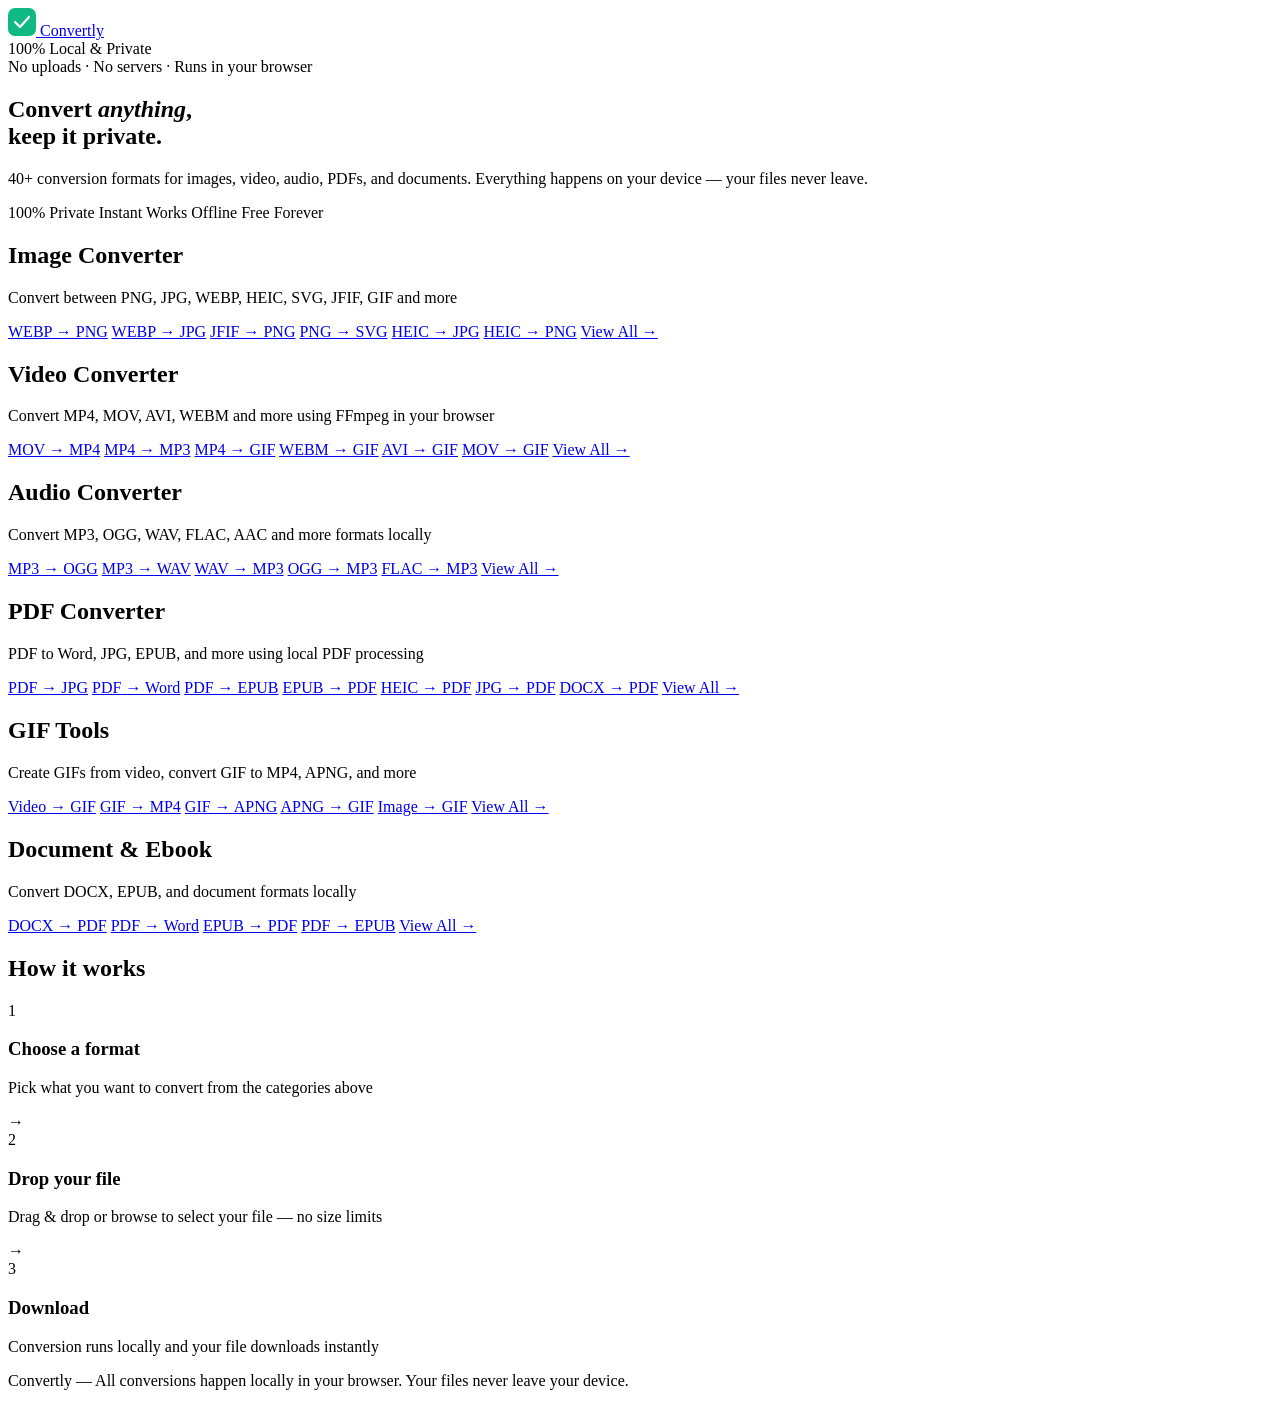
==== commit a58d9aab: "Update index.html" ====
--- a/index.html
+++ b/index.html
@@ -33,10 +33,10 @@
       <h1>Convert <em>anything</em>,<br/>keep it private.</h1>
       <p class="hero-sub">40+ conversion formats for images, video, audio, PDFs, and documents. Everything happens on your device — your files never leave.</p>
       <div class="hero-pills">
-        <span>🔒 100% Private</span>
-        <span>⚡ Instant</span>
-        <span>🌐 Works Offline</span>
-        <span>💸 Free Forever</span>
+        <span> 100% Private</span>
+        <span> Instant</span>
+        <span> Works Offline</span>
+        <span> Free Forever</span>
       </div>
     </div>
   </section>
@@ -47,7 +47,7 @@
 
       <!-- IMAGE -->
       <div class="cat-card">
-        <div class="cat-icon" style="background:#ecfdf5;color:#059669">🖼️</div>
+        <div class="cat-icon" style="background:#ecfdf5;color:#059669"></div>
         <h2>Image Converter</h2>
         <p>Convert between PNG, JPG, WEBP, HEIC, SVG, JFIF, GIF and more</p>
         <div class="cat-links">
@@ -63,7 +63,7 @@
 
       <!-- VIDEO -->
       <div class="cat-card">
-        <div class="cat-icon" style="background:#eff6ff;color:#2563eb">🎬</div>
+        <div class="cat-icon" style="background:#eff6ff;color:#2563eb"></div>
         <h2>Video Converter</h2>
         <p>Convert MP4, MOV, AVI, WEBM and more using FFmpeg in your browser</p>
         <div class="cat-links">
@@ -79,7 +79,7 @@
 
       <!-- AUDIO -->
       <div class="cat-card">
-        <div class="cat-icon" style="background:#fdf4ff;color:#9333ea">🎵</div>
+        <div class="cat-icon" style="background:#fdf4ff;color:#9333ea"></div>
         <h2>Audio Converter</h2>
         <p>Convert MP3, OGG, WAV, FLAC, AAC and more formats locally</p>
         <div class="cat-links">
@@ -94,7 +94,7 @@
 
       <!-- PDF -->
       <div class="cat-card">
-        <div class="cat-icon" style="background:#fff7ed;color:#ea580c">📄</div>
+        <div class="cat-icon" style="background:#fff7ed;color:#ea580c"></div>
         <h2>PDF Converter</h2>
         <p>PDF to Word, JPG, EPUB, and more using local PDF processing</p>
         <div class="cat-links">
@@ -111,7 +111,7 @@
 
       <!-- GIF -->
       <div class="cat-card">
-        <div class="cat-icon" style="background:#fef2f2;color:#dc2626">✨</div>
+        <div class="cat-icon" style="background:#fef2f2;color:#dc2626"></div>
         <h2>GIF Tools</h2>
         <p>Create GIFs from video, convert GIF to MP4, APNG, and more</p>
         <div class="cat-links">
@@ -126,7 +126,7 @@
 
       <!-- DOCUMENT -->
       <div class="cat-card">
-        <div class="cat-icon" style="background:#f0fdf4;color:#16a34a">📝</div>
+        <div class="cat-icon" style="background:#f0fdf4;color:#16a34a"></div>
         <h2>Document &amp; Ebook</h2>
         <p>Convert DOCX, EPUB, and document formats locally</p>
         <div class="cat-links">
